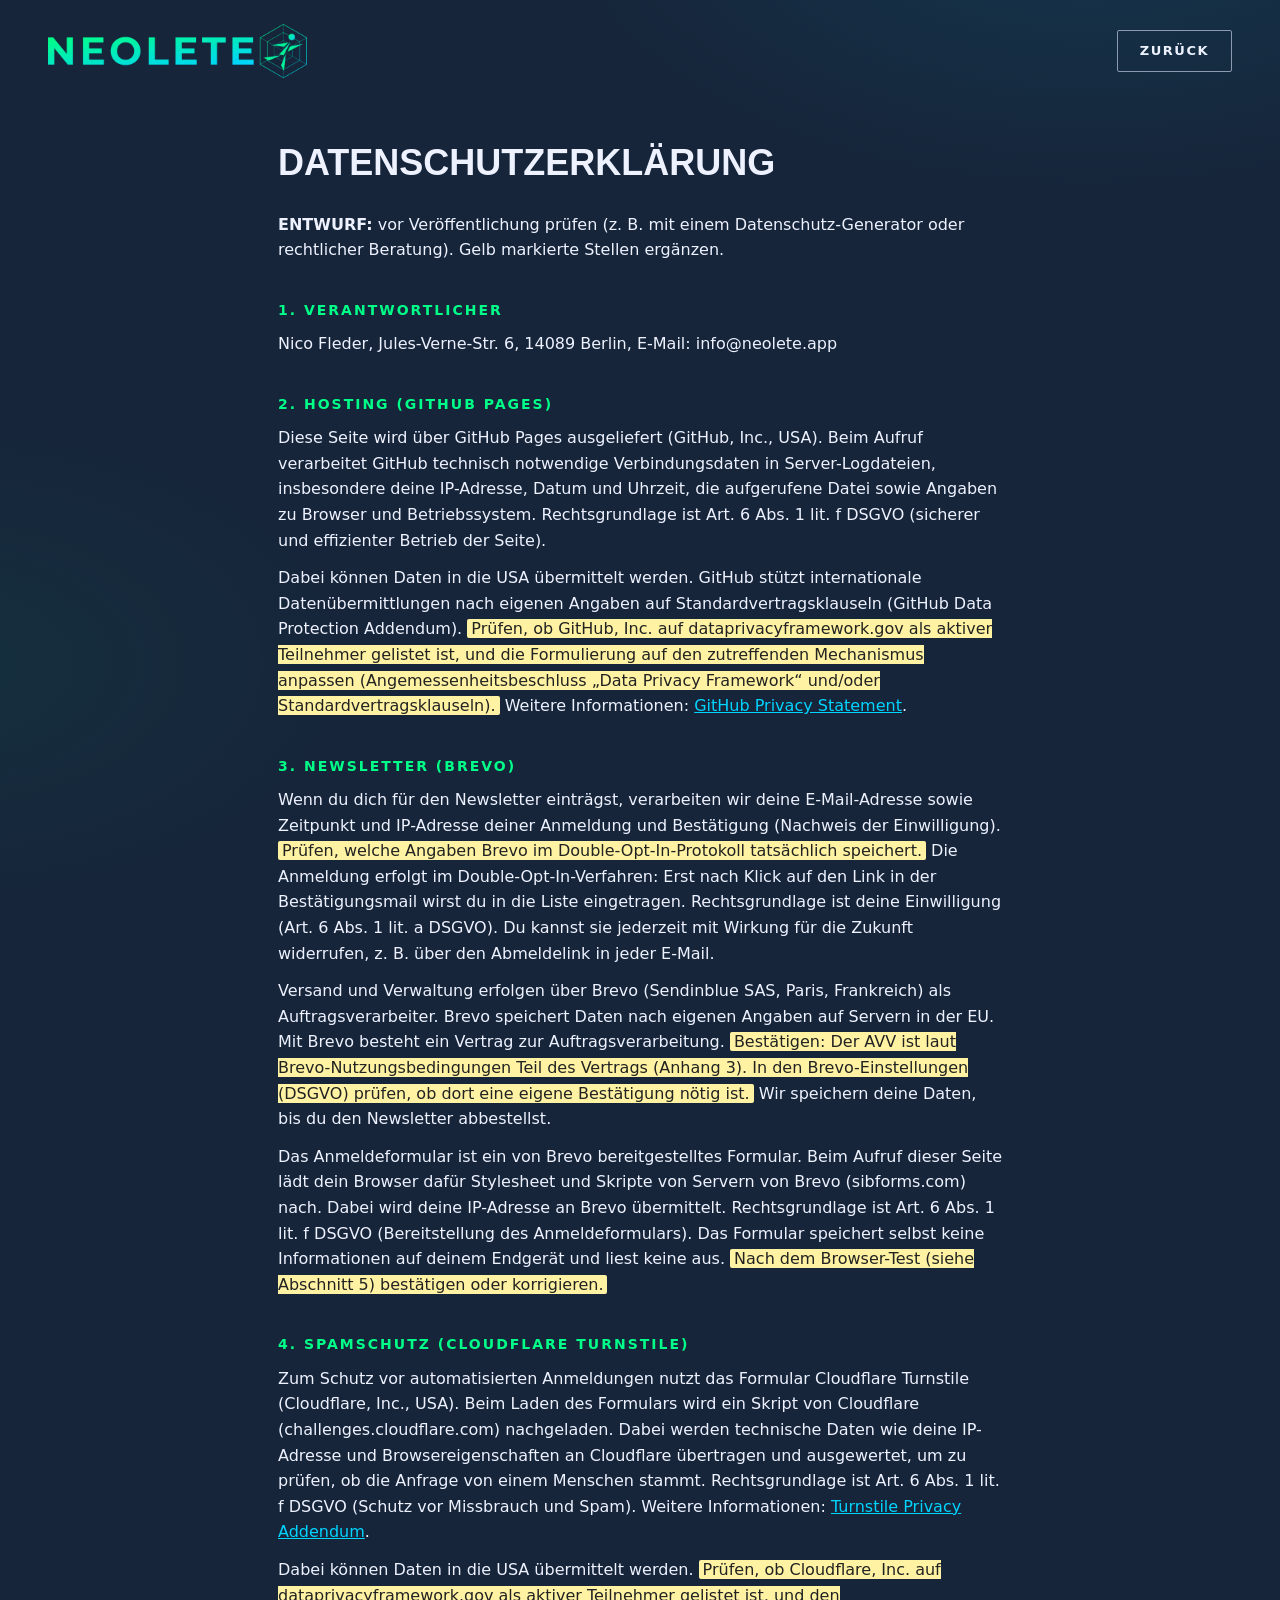
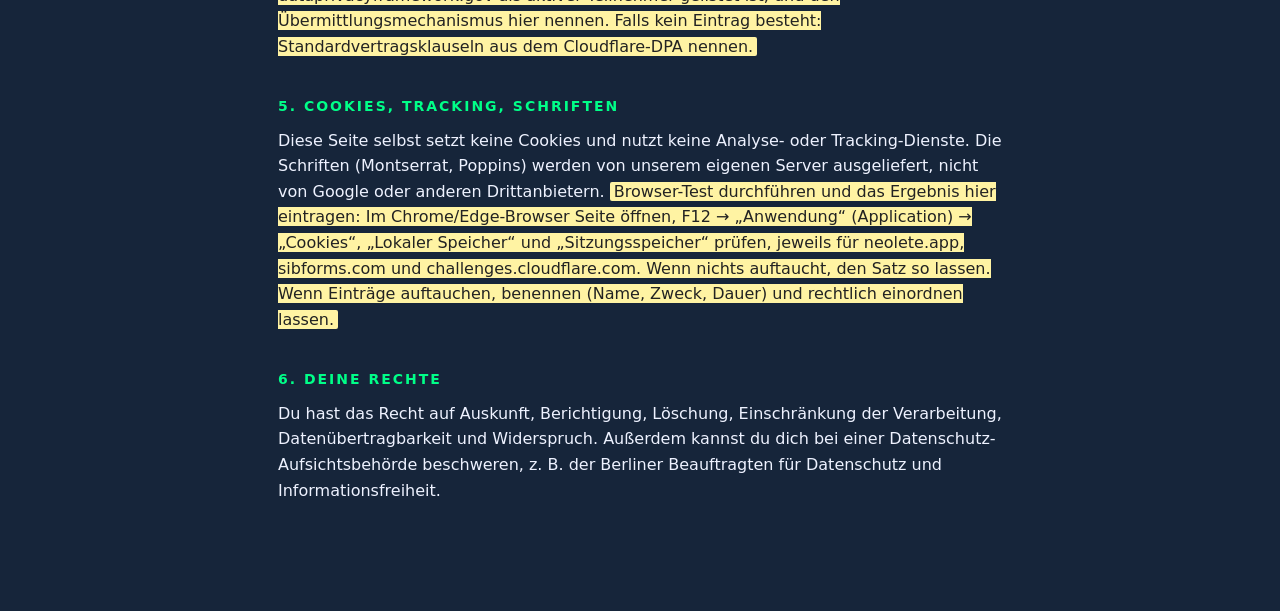
==== datenschutz.html @ 00f1e807 "Add files via upload" ====
<!DOCTYPE html>
<html lang="de"><head>
<meta charset="utf-8"><meta name="viewport" content="width=device-width, initial-scale=1">
<title>Datenschutz – NEOLETE</title><meta name="robots" content="noindex">
<link rel="icon" type="image/png" href="favicon.png">
<link rel="apple-touch-icon" href="apple-touch-icon.png">
<link rel="stylesheet" href="style.css"></head>
<body>
<nav>
  <a class="logo" href="index.html" aria-label="NEOLETE Startseite"><img src="logo-neolete.png" alt="NEOLETE" width="259" height="54"></a>
  <a class="nav-cta" href="index.html">Zurück</a>
</nav>
<main><section class="legal">
<h1>Datenschutzerklärung</h1>
<p><strong>ENTWURF:</strong> vor Veröffentlichung prüfen (z. B. mit einem Datenschutz-Generator oder rechtlicher Beratung). Gelb markierte Stellen ergänzen.</p>

<h2>1. Verantwortlicher</h2>
<p>Nico Fleder, Jules-Verne-Str. 6, 14089 Berlin, E-Mail: info@neolete.app</p>

<h2>2. Hosting (GitHub Pages)</h2>
<p>Diese Seite wird über GitHub Pages ausgeliefert (GitHub, Inc., USA). Beim Aufruf verarbeitet GitHub technisch notwendige Verbindungsdaten in Server-Logdateien, insbesondere deine IP-Adresse, Datum und Uhrzeit, die aufgerufene Datei sowie Angaben zu Browser und Betriebssystem. Rechtsgrundlage ist Art. 6 Abs. 1 lit. f DSGVO (sicherer und effizienter Betrieb der Seite).</p>
<p>Dabei können Daten in die USA übermittelt werden. GitHub stützt internationale Datenübermittlungen nach eigenen Angaben auf Standardvertragsklauseln (GitHub Data Protection Addendum). <span class="todo">Prüfen, ob GitHub, Inc. auf dataprivacyframework.gov als aktiver Teilnehmer gelistet ist, und die Formulierung auf den zutreffenden Mechanismus anpassen (Angemessenheitsbeschluss „Data Privacy Framework“ und/oder Standardvertragsklauseln).</span> Weitere Informationen: <a href="https://docs.github.com/en/site-policy/privacy-policies/github-privacy-statement" target="_blank" rel="noopener">GitHub Privacy Statement</a>.</p>

<h2>3. Newsletter (Brevo)</h2>
<p>Wenn du dich für den Newsletter einträgst, verarbeiten wir deine E-Mail-Adresse sowie Zeitpunkt und IP-Adresse deiner Anmeldung und Bestätigung (Nachweis der Einwilligung). <span class="todo">Prüfen, welche Angaben Brevo im Double-Opt-In-Protokoll tatsächlich speichert.</span> Die Anmeldung erfolgt im Double-Opt-In-Verfahren: Erst nach Klick auf den Link in der Bestätigungsmail wirst du in die Liste eingetragen. Rechtsgrundlage ist deine Einwilligung (Art. 6 Abs. 1 lit. a DSGVO). Du kannst sie jederzeit mit Wirkung für die Zukunft widerrufen, z. B. über den Abmeldelink in jeder E-Mail.</p>
<p>Versand und Verwaltung erfolgen über Brevo (Sendinblue SAS, Paris, Frankreich) als Auftragsverarbeiter. Brevo speichert Daten nach eigenen Angaben auf Servern in der EU. Mit Brevo besteht ein Vertrag zur Auftragsverarbeitung. <span class="todo">Bestätigen: Der AVV ist laut Brevo-Nutzungsbedingungen Teil des Vertrags (Anhang 3). In den Brevo-Einstellungen (DSGVO) prüfen, ob dort eine eigene Bestätigung nötig ist.</span> Wir speichern deine Daten, bis du den Newsletter abbestellst.</p>
<p>Das Anmeldeformular ist ein von Brevo bereitgestelltes Formular. Beim Aufruf dieser Seite lädt dein Browser dafür Stylesheet und Skripte von Servern von Brevo (sibforms.com) nach. Dabei wird deine IP-Adresse an Brevo übermittelt. Rechtsgrundlage ist Art. 6 Abs. 1 lit. f DSGVO (Bereitstellung des Anmeldeformulars). Das Formular speichert selbst keine Informationen auf deinem Endgerät und liest keine aus. <span class="todo">Nach dem Browser-Test (siehe Abschnitt 5) bestätigen oder korrigieren.</span></p>

<h2>4. Spamschutz (Cloudflare Turnstile)</h2>
<p>Zum Schutz vor automatisierten Anmeldungen nutzt das Formular Cloudflare Turnstile (Cloudflare, Inc., USA). Beim Laden des Formulars wird ein Skript von Cloudflare (challenges.cloudflare.com) nachgeladen. Dabei werden technische Daten wie deine IP-Adresse und Browsereigenschaften an Cloudflare übertragen und ausgewertet, um zu prüfen, ob die Anfrage von einem Menschen stammt. Rechtsgrundlage ist Art. 6 Abs. 1 lit. f DSGVO (Schutz vor Missbrauch und Spam). Weitere Informationen: <a href="https://www.cloudflare.com/turnstile-privacy-policy/" target="_blank" rel="noopener">Turnstile Privacy Addendum</a>.</p>
<p>Dabei können Daten in die USA übermittelt werden. <span class="todo">Prüfen, ob Cloudflare, Inc. auf dataprivacyframework.gov als aktiver Teilnehmer gelistet ist, und den Übermittlungsmechanismus hier nennen. Falls kein Eintrag besteht: Standardvertragsklauseln aus dem Cloudflare-DPA nennen.</span></p>

<h2>5. Cookies, Tracking, Schriften</h2>
<p>Diese Seite selbst setzt keine Cookies und nutzt keine Analyse- oder Tracking-Dienste. Die Schriften (Montserrat, Poppins) werden von unserem eigenen Server ausgeliefert, nicht von Google oder anderen Drittanbietern. <span class="todo">Browser-Test durchführen und das Ergebnis hier eintragen: Im Chrome/Edge-Browser Seite öffnen, F12 → „Anwendung“ (Application) → „Cookies“, „Lokaler Speicher“ und „Sitzungsspeicher“ prüfen, jeweils für neolete.app, sibforms.com und challenges.cloudflare.com. Wenn nichts auftaucht, den Satz so lassen. Wenn Einträge auftauchen, benennen (Name, Zweck, Dauer) und rechtlich einordnen lassen.</span></p>

<h2>6. Deine Rechte</h2>
<p>Du hast das Recht auf Auskunft, Berichtigung, Löschung, Einschränkung der Verarbeitung, Datenübertragbarkeit und Widerspruch. Außerdem kannst du dich bei einer Datenschutz-Aufsichtsbehörde beschweren, z. B. der Berliner Beauftragten für Datenschutz und Informationsfreiheit.</p>
</section></main>
</body></html>
---- style.css ----
/* NEOLETE – Marken-CSS (Navy #16253A, Verlauf Grün→Blau, Montserrat + Poppins) */
@font-face{font-family:"Poppins";font-weight:400;font-style:normal;font-display:swap;src:url(fonts/poppins-latin-400-normal.woff2) format("woff2")}
@font-face{font-family:"Poppins";font-weight:500;font-style:normal;font-display:swap;src:url(fonts/poppins-latin-500-normal.woff2) format("woff2")}
@font-face{font-family:"Poppins";font-weight:600;font-style:normal;font-display:swap;src:url(fonts/poppins-latin-600-normal.woff2) format("woff2")}
@font-face{font-family:"Montserrat";font-weight:700;font-style:normal;font-display:swap;src:url(fonts/montserrat-latin-700-normal.woff2) format("woff2")}
@font-face{font-family:"Montserrat";font-weight:800;font-style:normal;font-display:swap;src:url(fonts/montserrat-latin-800-normal.woff2) format("woff2")}

:root{
  --navy:#16253A; --navy-2:#1c3050;
  --green:#00ff88; --blue:#00d4ff;
  --off:#eef2ff; --off-dim:#8b9ab0;
  --line:rgba(238,242,255,.12);
  --grad:linear-gradient(135deg,#00ff88,#00d4ff);
  --body:"Poppins",system-ui,-apple-system,"Segoe UI",Roboto,Arial,sans-serif;
  --head:"Montserrat","Poppins",Arial,sans-serif;
}
*{box-sizing:border-box;margin:0}
html{scroll-behavior:smooth}
body{background:var(--navy);color:var(--off);font-family:var(--body);line-height:1.6;-webkit-font-smoothing:antialiased;
  background-image:radial-gradient(900px 500px at 85% -5%,rgba(0,212,255,.10),transparent 60%),radial-gradient(700px 400px at -5% 30%,rgba(0,255,136,.05),transparent 60%);
  background-repeat:no-repeat}
a{color:var(--blue)}
a:focus-visible,button:focus-visible,input:focus-visible{outline:3px solid var(--blue);outline-offset:3px}

/* NAV */
nav{display:flex;justify-content:space-between;align-items:center;max-width:1280px;margin:0 auto;padding:24px 48px}
.logo{display:flex;align-items:center;text-decoration:none}
.logo img{height:54px;width:auto;display:block}
.nav-cta{color:var(--off);border:1px solid var(--off-dim);padding:10px 22px;font-size:13px;font-weight:600;letter-spacing:1.5px;text-transform:uppercase;border-radius:2px;text-decoration:none;transition:all .25s}
.nav-cta:hover{background:var(--green);border-color:var(--green);color:var(--navy)}

section{max-width:1280px;margin:0 auto;padding:0 48px}
.eyebrow{color:var(--green);font-size:14px;letter-spacing:4px;text-transform:uppercase;font-weight:600;margin-bottom:18px}

/* HERO */
.hero{display:grid;grid-template-columns:1.1fr .9fr;gap:60px;align-items:center;padding-top:64px;padding-bottom:56px}
.hero h1{font-family:var(--head);font-size:clamp(34px,5.2vw,68px);line-height:1.04;font-weight:800;letter-spacing:-.5px;text-transform:uppercase;color:var(--off)}
.hero h1 .accent{display:block;background:var(--grad);-webkit-background-clip:text;background-clip:text;color:transparent}
.hero-sub{margin-top:28px;font-size:18px;line-height:1.6;color:var(--off-dim);max-width:480px}
.launch{margin-top:22px;font-weight:700;letter-spacing:2px;text-transform:uppercase;font-size:14px;color:var(--green)}

/* Anmelde-Karte */
.signup{background:#fff;color:var(--navy);border-radius:4px;padding:32px;box-shadow:0 0 0 1px var(--line),0 24px 60px rgba(0,0,0,.4)}
.signup h2{font-family:var(--head);font-weight:800;text-transform:uppercase;font-size:24px;line-height:1.15;margin-bottom:8px;color:var(--navy)}
.signup .sub{color:#4a5a73;font-size:16px;margin-bottom:20px}
.signup .fine{margin-top:16px;font-size:13px;color:#4a5a73}
.signup .fine a{color:var(--navy)}

/* Readouts */
.readouts{display:flex;border:1px solid var(--line);border-radius:4px;background:rgba(28,48,80,.45);margin-bottom:96px}
.readout{flex:1;padding:22px 26px;border-right:1px solid var(--line)}
.readout:last-child{border-right:0}
.readout .num{font-family:var(--head);font-size:24px;font-weight:800;text-transform:uppercase;line-height:1.1;background:var(--grad);-webkit-background-clip:text;background-clip:text;color:transparent}
.readout .lbl{font-size:14px;color:var(--off-dim);margin-top:4px}

/* Features */
.features h2{font-family:var(--head);font-weight:800;text-transform:uppercase;font-size:clamp(28px,3.6vw,40px);line-height:1.1;margin-bottom:32px}
.grid{display:grid;grid-template-columns:repeat(3,1fr);gap:20px;margin-bottom:110px}
.card{background:var(--navy-2);border:1px solid var(--line);border-radius:4px;padding:28px}
.card h3{font-size:13px;letter-spacing:2px;text-transform:uppercase;color:var(--green);margin-bottom:12px}
.card p{color:var(--off);font-size:16px}

footer{border-top:1px solid var(--line);width:calc(100% - 96px);max-width:1184px;margin:0 auto;padding:36px 0 48px;display:flex;justify-content:space-between;gap:20px;flex-wrap:wrap;color:var(--off-dim);font-size:14px}
footer a{color:var(--off-dim)}

/* Rechtstexte */
.legal{max-width:820px;padding-top:32px;padding-bottom:96px}
.legal h1{font-family:var(--head);font-weight:800;text-transform:uppercase;font-size:36px;margin-bottom:20px}
.legal h2{font-size:14px;letter-spacing:2px;text-transform:uppercase;color:var(--green);margin:36px 0 10px}
.legal p{margin-bottom:12px}
.todo{background:#fff3a3;color:#222;padding:0 4px;border-radius:2px}

@media(max-width:900px){
  nav{padding:18px 22px}
  .logo img{height:40px}
  section{padding:0 24px}
  .hero{grid-template-columns:1fr;gap:40px;padding-top:32px}
  .readouts{display:grid;grid-template-columns:1fr 1fr;margin-bottom:64px}
  .readout{border-bottom:1px solid var(--line);padding:18px 18px}
  .readout:nth-child(2n){border-right:0}
  .readout:nth-child(n+3){border-bottom:0}
  .readout .num{font-size:20px}
  .grid{grid-template-columns:1fr;margin-bottom:72px}
  footer{width:calc(100% - 48px);padding:28px 0 40px}
}
@media(prefers-reduced-motion:reduce){html{scroll-behavior:auto}}

/* ===== Brevo-Formular in der Anmelde-Karte ===== */
.signup .sib-form{background:transparent!important;padding:0!important;margin:0!important;text-align:left!important;font-family:var(--body)!important;background-attachment:scroll!important}
.signup .sib-form *{font-family:var(--body)}
.signup #sib-container{background:transparent!important;border:0!important;padding:0!important;margin:0!important;max-width:100%!important;display:block!important;width:100%}
.signup .blk{padding:8px 0}
.signup .sib-form-block{padding:0!important}
.signup .entry__label{font-size:15px;font-weight:600;color:var(--navy);margin-bottom:6px}
.signup .entry__field{display:flex;width:100%;max-width:100%;border:1px solid #9aa8bd;border-radius:4px;background:#fff}
.signup .entry__field .input{flex:1;width:auto;font-size:16px;color:var(--navy);padding-left:12px;padding-right:12px}
.signup .entry__field:focus-within{box-shadow:0 0 0 3px rgba(0,212,255,.35);border-color:#00a3c4}
.signup .sib-form ::placeholder{color:#6b7a90!important;opacity:1}
.signup .entry__specification{font-size:13px;color:#4a5a73;margin-top:8px}
.signup .entry__error{font-size:14px;color:#b3261e}
.signup .entry__choice{padding-left:0;text-indent:0;font-size:15px;color:var(--navy)}
.signup .entry__choice label{display:flex!important;gap:10px;align-items:flex-start;cursor:pointer}
.signup .entry__choice .checkbox{flex:0 0 auto;width:20px;height:20px;margin-top:2px;border:2px solid #4a5a73}
.signup .entry__choice .optin-text p{margin:0;line-height:1.45}
.signup .input_replaced:checked+.checkbox_tick_positive{background:#00c46a;border-color:#00c46a}
.signup .input_replaced:focus-visible+.checkbox{box-shadow:0 0 0 3px rgba(0,212,255,.5)}
.signup .sib-form__declaration{padding:0!important;display:block}
.signup .declaration-text p{font-size:13px;line-height:1.5;color:#4a5a73}
.signup .sib-form-container a{color:var(--navy)!important;text-decoration:underline}
.signup .sib-form-block__button{width:100%;text-align:center;font-size:15px;font-weight:700;letter-spacing:1.5px;text-transform:uppercase;color:var(--navy);background:var(--green);border:0;border-radius:2px;padding:14px 18px;cursor:pointer;transition:filter .2s,transform .2s}
.signup .sib-form-block__button:hover{filter:brightness(.94);transform:translateY(-1px)}
.signup .sib-form-message-panel{max-width:100%;margin-bottom:16px}
.signup .sib-notification__icon{width:20px;height:20px}
@media(max-width:480px){.signup{padding:22px 18px}}
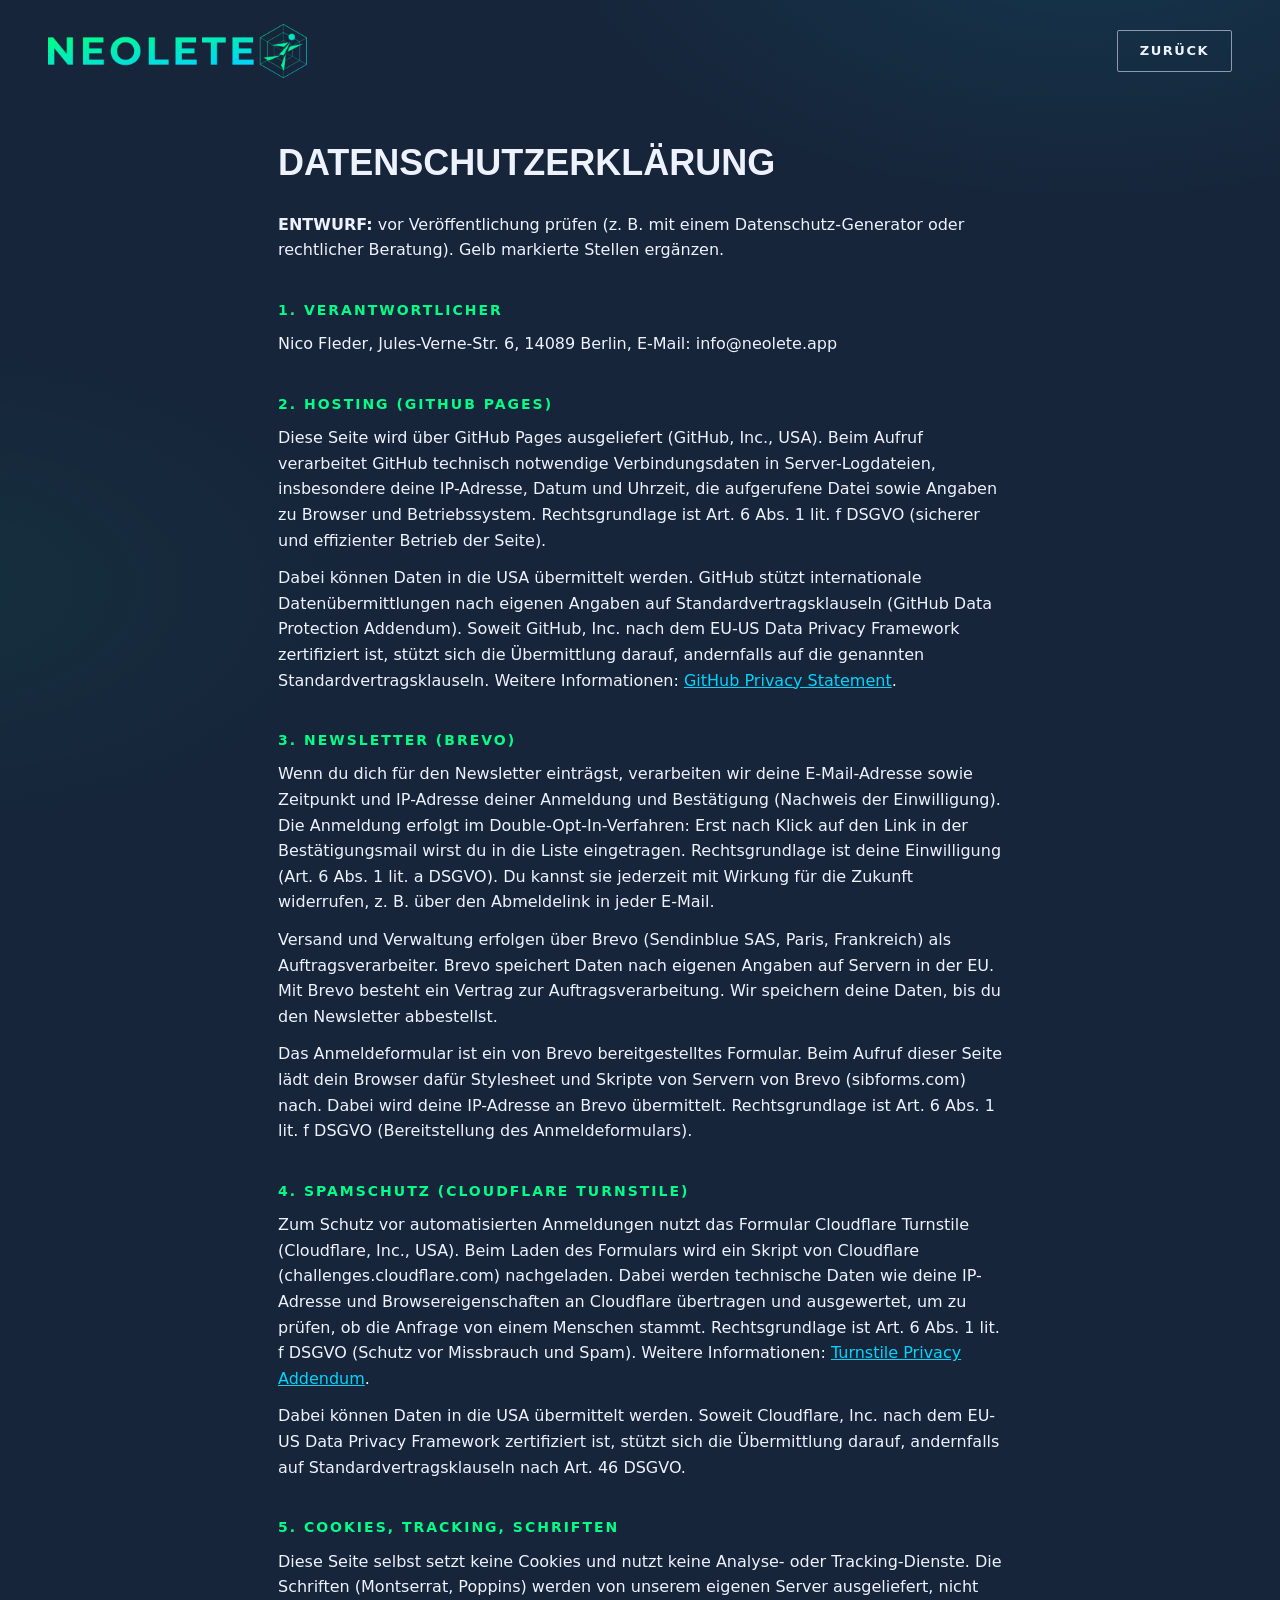
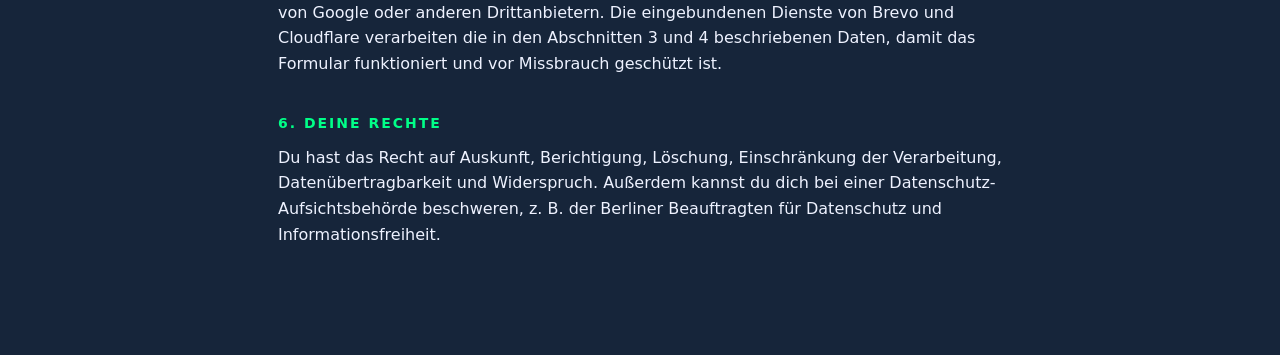
==== commit af0834e6: "Add files via upload" ====
--- a/datenschutz.html
+++ b/datenschutz.html
@@ -19,19 +19,19 @@
 
 <h2>2. Hosting (GitHub Pages)</h2>
 <p>Diese Seite wird über GitHub Pages ausgeliefert (GitHub, Inc., USA). Beim Aufruf verarbeitet GitHub technisch notwendige Verbindungsdaten in Server-Logdateien, insbesondere deine IP-Adresse, Datum und Uhrzeit, die aufgerufene Datei sowie Angaben zu Browser und Betriebssystem. Rechtsgrundlage ist Art. 6 Abs. 1 lit. f DSGVO (sicherer und effizienter Betrieb der Seite).</p>
-<p>Dabei können Daten in die USA übermittelt werden. GitHub stützt internationale Datenübermittlungen nach eigenen Angaben auf Standardvertragsklauseln (GitHub Data Protection Addendum). <span class="todo">Prüfen, ob GitHub, Inc. auf dataprivacyframework.gov als aktiver Teilnehmer gelistet ist, und die Formulierung auf den zutreffenden Mechanismus anpassen (Angemessenheitsbeschluss „Data Privacy Framework“ und/oder Standardvertragsklauseln).</span> Weitere Informationen: <a href="https://docs.github.com/en/site-policy/privacy-policies/github-privacy-statement" target="_blank" rel="noopener">GitHub Privacy Statement</a>.</p>
+<p>Dabei können Daten in die USA übermittelt werden. GitHub stützt internationale Datenübermittlungen nach eigenen Angaben auf Standardvertragsklauseln (GitHub Data Protection Addendum). Soweit GitHub, Inc. nach dem EU-US Data Privacy Framework zertifiziert ist, stützt sich die Übermittlung darauf, andernfalls auf die genannten Standardvertragsklauseln. Weitere Informationen: <a href="https://docs.github.com/en/site-policy/privacy-policies/github-privacy-statement" target="_blank" rel="noopener">GitHub Privacy Statement</a>.</p>
 
 <h2>3. Newsletter (Brevo)</h2>
-<p>Wenn du dich für den Newsletter einträgst, verarbeiten wir deine E-Mail-Adresse sowie Zeitpunkt und IP-Adresse deiner Anmeldung und Bestätigung (Nachweis der Einwilligung). <span class="todo">Prüfen, welche Angaben Brevo im Double-Opt-In-Protokoll tatsächlich speichert.</span> Die Anmeldung erfolgt im Double-Opt-In-Verfahren: Erst nach Klick auf den Link in der Bestätigungsmail wirst du in die Liste eingetragen. Rechtsgrundlage ist deine Einwilligung (Art. 6 Abs. 1 lit. a DSGVO). Du kannst sie jederzeit mit Wirkung für die Zukunft widerrufen, z. B. über den Abmeldelink in jeder E-Mail.</p>
-<p>Versand und Verwaltung erfolgen über Brevo (Sendinblue SAS, Paris, Frankreich) als Auftragsverarbeiter. Brevo speichert Daten nach eigenen Angaben auf Servern in der EU. Mit Brevo besteht ein Vertrag zur Auftragsverarbeitung. <span class="todo">Bestätigen: Der AVV ist laut Brevo-Nutzungsbedingungen Teil des Vertrags (Anhang 3). In den Brevo-Einstellungen (DSGVO) prüfen, ob dort eine eigene Bestätigung nötig ist.</span> Wir speichern deine Daten, bis du den Newsletter abbestellst.</p>
-<p>Das Anmeldeformular ist ein von Brevo bereitgestelltes Formular. Beim Aufruf dieser Seite lädt dein Browser dafür Stylesheet und Skripte von Servern von Brevo (sibforms.com) nach. Dabei wird deine IP-Adresse an Brevo übermittelt. Rechtsgrundlage ist Art. 6 Abs. 1 lit. f DSGVO (Bereitstellung des Anmeldeformulars). Das Formular speichert selbst keine Informationen auf deinem Endgerät und liest keine aus. <span class="todo">Nach dem Browser-Test (siehe Abschnitt 5) bestätigen oder korrigieren.</span></p>
+<p>Wenn du dich für den Newsletter einträgst, verarbeiten wir deine E-Mail-Adresse sowie Zeitpunkt und IP-Adresse deiner Anmeldung und Bestätigung (Nachweis der Einwilligung). Die Anmeldung erfolgt im Double-Opt-In-Verfahren: Erst nach Klick auf den Link in der Bestätigungsmail wirst du in die Liste eingetragen. Rechtsgrundlage ist deine Einwilligung (Art. 6 Abs. 1 lit. a DSGVO). Du kannst sie jederzeit mit Wirkung für die Zukunft widerrufen, z. B. über den Abmeldelink in jeder E-Mail.</p>
+<p>Versand und Verwaltung erfolgen über Brevo (Sendinblue SAS, Paris, Frankreich) als Auftragsverarbeiter. Brevo speichert Daten nach eigenen Angaben auf Servern in der EU. Mit Brevo besteht ein Vertrag zur Auftragsverarbeitung. Wir speichern deine Daten, bis du den Newsletter abbestellst.</p>
+<p>Das Anmeldeformular ist ein von Brevo bereitgestelltes Formular. Beim Aufruf dieser Seite lädt dein Browser dafür Stylesheet und Skripte von Servern von Brevo (sibforms.com) nach. Dabei wird deine IP-Adresse an Brevo übermittelt. Rechtsgrundlage ist Art. 6 Abs. 1 lit. f DSGVO (Bereitstellung des Anmeldeformulars).</p>
 
 <h2>4. Spamschutz (Cloudflare Turnstile)</h2>
 <p>Zum Schutz vor automatisierten Anmeldungen nutzt das Formular Cloudflare Turnstile (Cloudflare, Inc., USA). Beim Laden des Formulars wird ein Skript von Cloudflare (challenges.cloudflare.com) nachgeladen. Dabei werden technische Daten wie deine IP-Adresse und Browsereigenschaften an Cloudflare übertragen und ausgewertet, um zu prüfen, ob die Anfrage von einem Menschen stammt. Rechtsgrundlage ist Art. 6 Abs. 1 lit. f DSGVO (Schutz vor Missbrauch und Spam). Weitere Informationen: <a href="https://www.cloudflare.com/turnstile-privacy-policy/" target="_blank" rel="noopener">Turnstile Privacy Addendum</a>.</p>
-<p>Dabei können Daten in die USA übermittelt werden. <span class="todo">Prüfen, ob Cloudflare, Inc. auf dataprivacyframework.gov als aktiver Teilnehmer gelistet ist, und den Übermittlungsmechanismus hier nennen. Falls kein Eintrag besteht: Standardvertragsklauseln aus dem Cloudflare-DPA nennen.</span></p>
+<p>Dabei können Daten in die USA übermittelt werden. Soweit Cloudflare, Inc. nach dem EU-US Data Privacy Framework zertifiziert ist, stützt sich die Übermittlung darauf, andernfalls auf Standardvertragsklauseln nach Art. 46 DSGVO.</p>
 
 <h2>5. Cookies, Tracking, Schriften</h2>
-<p>Diese Seite selbst setzt keine Cookies und nutzt keine Analyse- oder Tracking-Dienste. Die Schriften (Montserrat, Poppins) werden von unserem eigenen Server ausgeliefert, nicht von Google oder anderen Drittanbietern. <span class="todo">Browser-Test durchführen und das Ergebnis hier eintragen: Im Chrome/Edge-Browser Seite öffnen, F12 → „Anwendung“ (Application) → „Cookies“, „Lokaler Speicher“ und „Sitzungsspeicher“ prüfen, jeweils für neolete.app, sibforms.com und challenges.cloudflare.com. Wenn nichts auftaucht, den Satz so lassen. Wenn Einträge auftauchen, benennen (Name, Zweck, Dauer) und rechtlich einordnen lassen.</span></p>
+<p>Diese Seite selbst setzt keine Cookies und nutzt keine Analyse- oder Tracking-Dienste. Die Schriften (Montserrat, Poppins) werden von unserem eigenen Server ausgeliefert, nicht von Google oder anderen Drittanbietern. Die eingebundenen Dienste von Brevo und Cloudflare verarbeiten die in den Abschnitten 3 und 4 beschriebenen Daten, damit das Formular funktioniert und vor Missbrauch geschützt ist.</p>
 
 <h2>6. Deine Rechte</h2>
 <p>Du hast das Recht auf Auskunft, Berichtigung, Löschung, Einschränkung der Verarbeitung, Datenübertragbarkeit und Widerspruch. Außerdem kannst du dich bei einer Datenschutz-Aufsichtsbehörde beschweren, z. B. der Berliner Beauftragten für Datenschutz und Informationsfreiheit.</p>
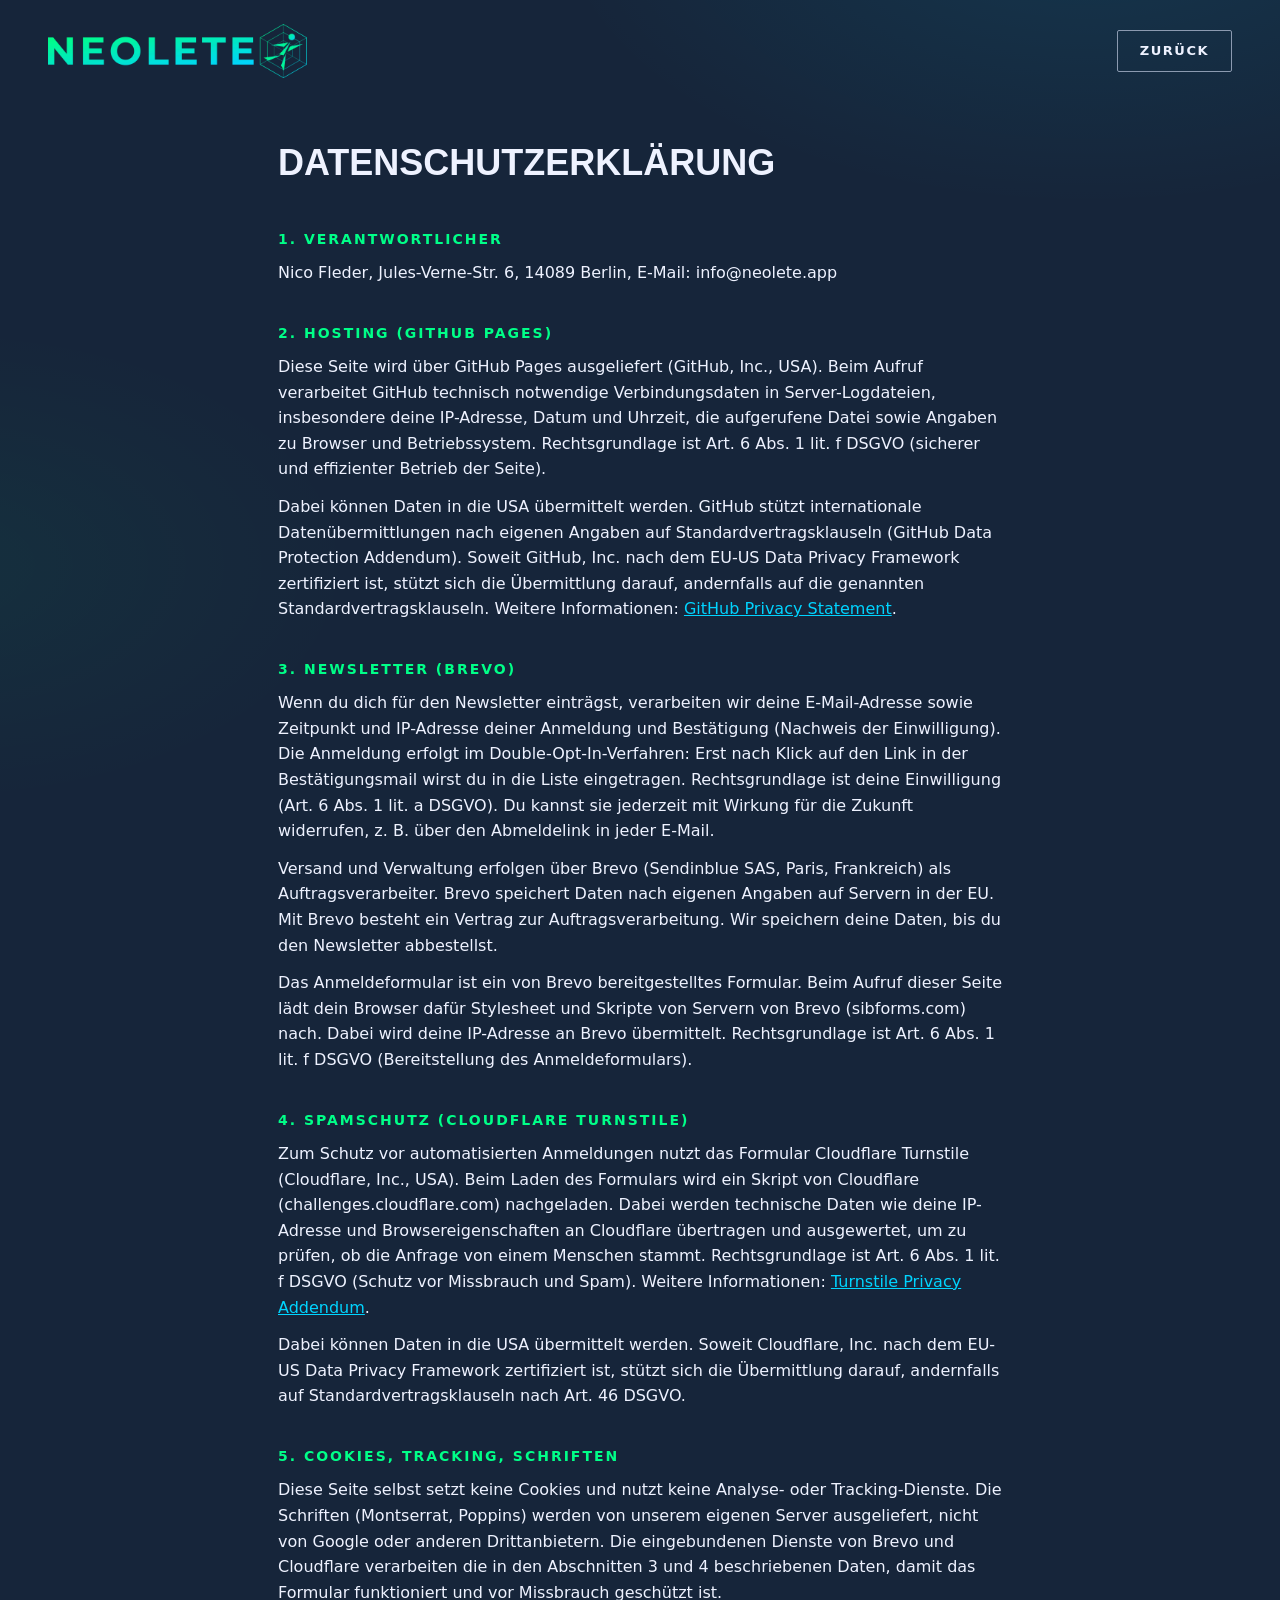
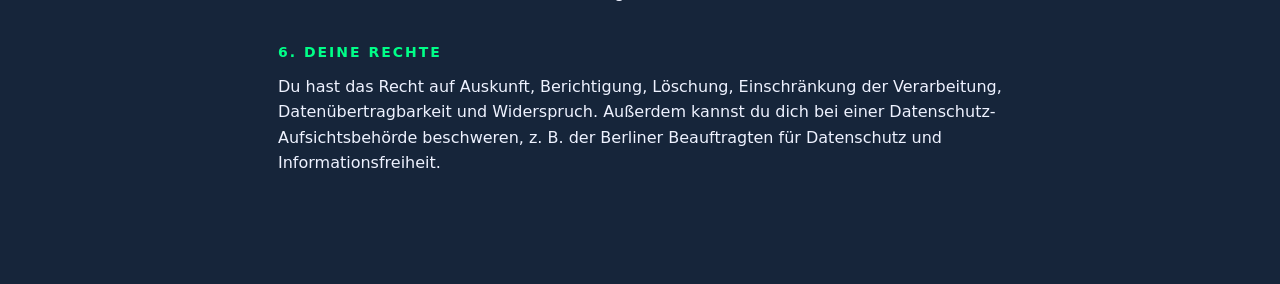
==== commit 78ed3494: "Add files via upload" ====
--- a/datenschutz.html
+++ b/datenschutz.html
@@ -12,8 +12,6 @@
 </nav>
 <main><section class="legal">
 <h1>Datenschutzerklärung</h1>
-<p><strong>ENTWURF:</strong> vor Veröffentlichung prüfen (z. B. mit einem Datenschutz-Generator oder rechtlicher Beratung). Gelb markierte Stellen ergänzen.</p>
-
 <h2>1. Verantwortlicher</h2>
 <p>Nico Fleder, Jules-Verne-Str. 6, 14089 Berlin, E-Mail: info@neolete.app</p>
 
--- a/style.css
+++ b/style.css
@@ -34,7 +34,7 @@
 
 /* HERO */
 .hero{display:grid;grid-template-columns:1.1fr .9fr;gap:60px;align-items:center;padding-top:64px;padding-bottom:56px}
-.hero h1{font-family:var(--head);font-size:clamp(34px,5.2vw,68px);line-height:1.04;font-weight:800;letter-spacing:-.5px;text-transform:uppercase;color:var(--off)}
+.hero h1{font-family:var(--head);font-size:clamp(30px,4.3vw,54px);line-height:1.06;font-weight:800;letter-spacing:-.5px;text-transform:uppercase;color:var(--off);overflow-wrap:anywhere}
 .hero h1 .accent{display:block;background:var(--grad);-webkit-background-clip:text;background-clip:text;color:transparent}
 .hero-sub{margin-top:28px;font-size:18px;line-height:1.6;color:var(--off-dim);max-width:480px}
 .launch{margin-top:22px;font-weight:700;letter-spacing:2px;text-transform:uppercase;font-size:14px;color:var(--green)}
@@ -112,3 +112,36 @@
 .signup .sib-form-message-panel{max-width:100%;margin-bottom:16px}
 .signup .sib-notification__icon{width:20px;height:20px}
 @media(max-width:480px){.signup{padding:22px 18px}}
+
+/* ===== Bestätigungsseite ===== */
+.thanks{padding-top:72px;padding-bottom:120px;max-width:1280px}
+.thanks h1{font-family:var(--head);font-size:clamp(34px,5.2vw,68px);line-height:1.04;font-weight:800;letter-spacing:-.5px;text-transform:uppercase;margin-bottom:8px}
+.thanks h1 .accent{display:block;background:var(--grad);-webkit-background-clip:text;background-clip:text;color:transparent}
+.thanks .hero-sub{margin-top:20px}
+.thanks p:last-child{margin-top:36px}
+
+/* ===== Inhalte (SEO-Überarbeitung) ===== */
+.grid.grid-2{grid-template-columns:repeat(2,1fr);margin-bottom:80px}
+.card h3{font-size:15px;letter-spacing:1px;margin-bottom:10px}
+.steps{list-style:none;padding:0;display:grid;grid-template-columns:repeat(3,1fr);gap:20px;counter-reset:s;margin-bottom:80px}
+.steps li{background:var(--navy-2);border:1px solid var(--line);border-radius:4px;padding:28px;counter-increment:s}
+.steps li::before{content:counter(s);font-family:var(--head);font-weight:800;font-size:34px;background:var(--grad);-webkit-background-clip:text;background-clip:text;color:transparent;display:block;margin-bottom:6px}
+.steps h3{font-size:15px;letter-spacing:2px;text-transform:uppercase;color:var(--green);margin-bottom:10px}
+.faq{margin-bottom:80px;max-width:820px}
+.faq details{border-bottom:1px solid var(--line);padding:18px 0}
+.faq summary{cursor:pointer;font-weight:600;font-size:17px;list-style:none;display:flex;justify-content:space-between;gap:16px}
+.faq summary::-webkit-details-marker{display:none}
+.faq summary::after{content:"+";color:var(--green);font-size:24px;line-height:1}
+.faq details[open] summary::after{content:"–"}
+.faq details p{margin-top:12px;color:var(--off-dim);font-size:16px}
+.cta-band{background:var(--navy-2);border:1px solid var(--line);border-radius:4px;padding:48px 32px;text-align:center;margin-bottom:110px}
+.cta-band h2{margin-bottom:12px}
+.cta-band p{color:var(--off-dim);margin-bottom:28px}
+.cta-btn{display:inline-block;background:var(--green);color:var(--navy);font-weight:700;letter-spacing:1.5px;text-transform:uppercase;font-size:14px;padding:14px 28px;border-radius:2px;text-decoration:none}
+.cta-btn:hover{filter:brightness(.94)}
+@media(max-width:900px){
+  .grid.grid-2{grid-template-columns:1fr;margin-bottom:56px}
+  .steps{grid-template-columns:1fr;margin-bottom:56px}
+  .faq{margin-bottom:56px}
+  .cta-band{margin-bottom:72px;padding:36px 20px}
+}
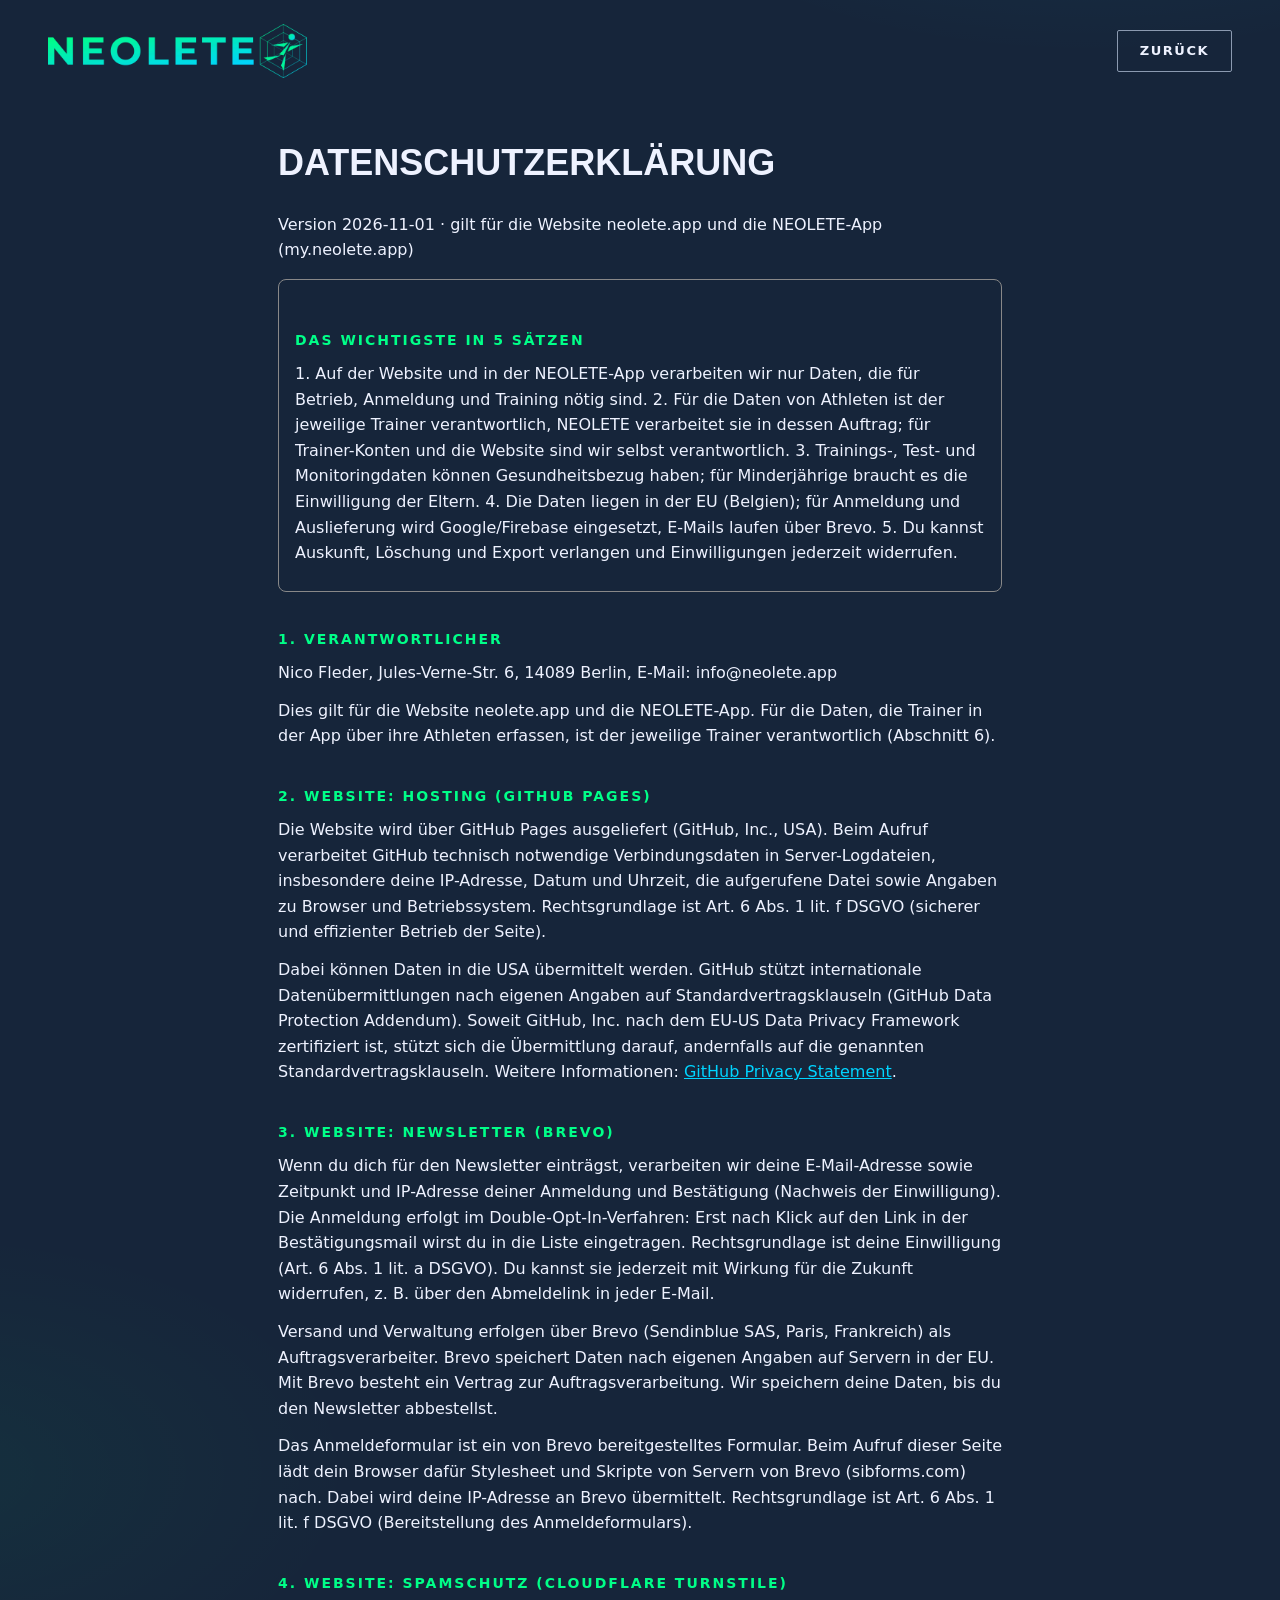
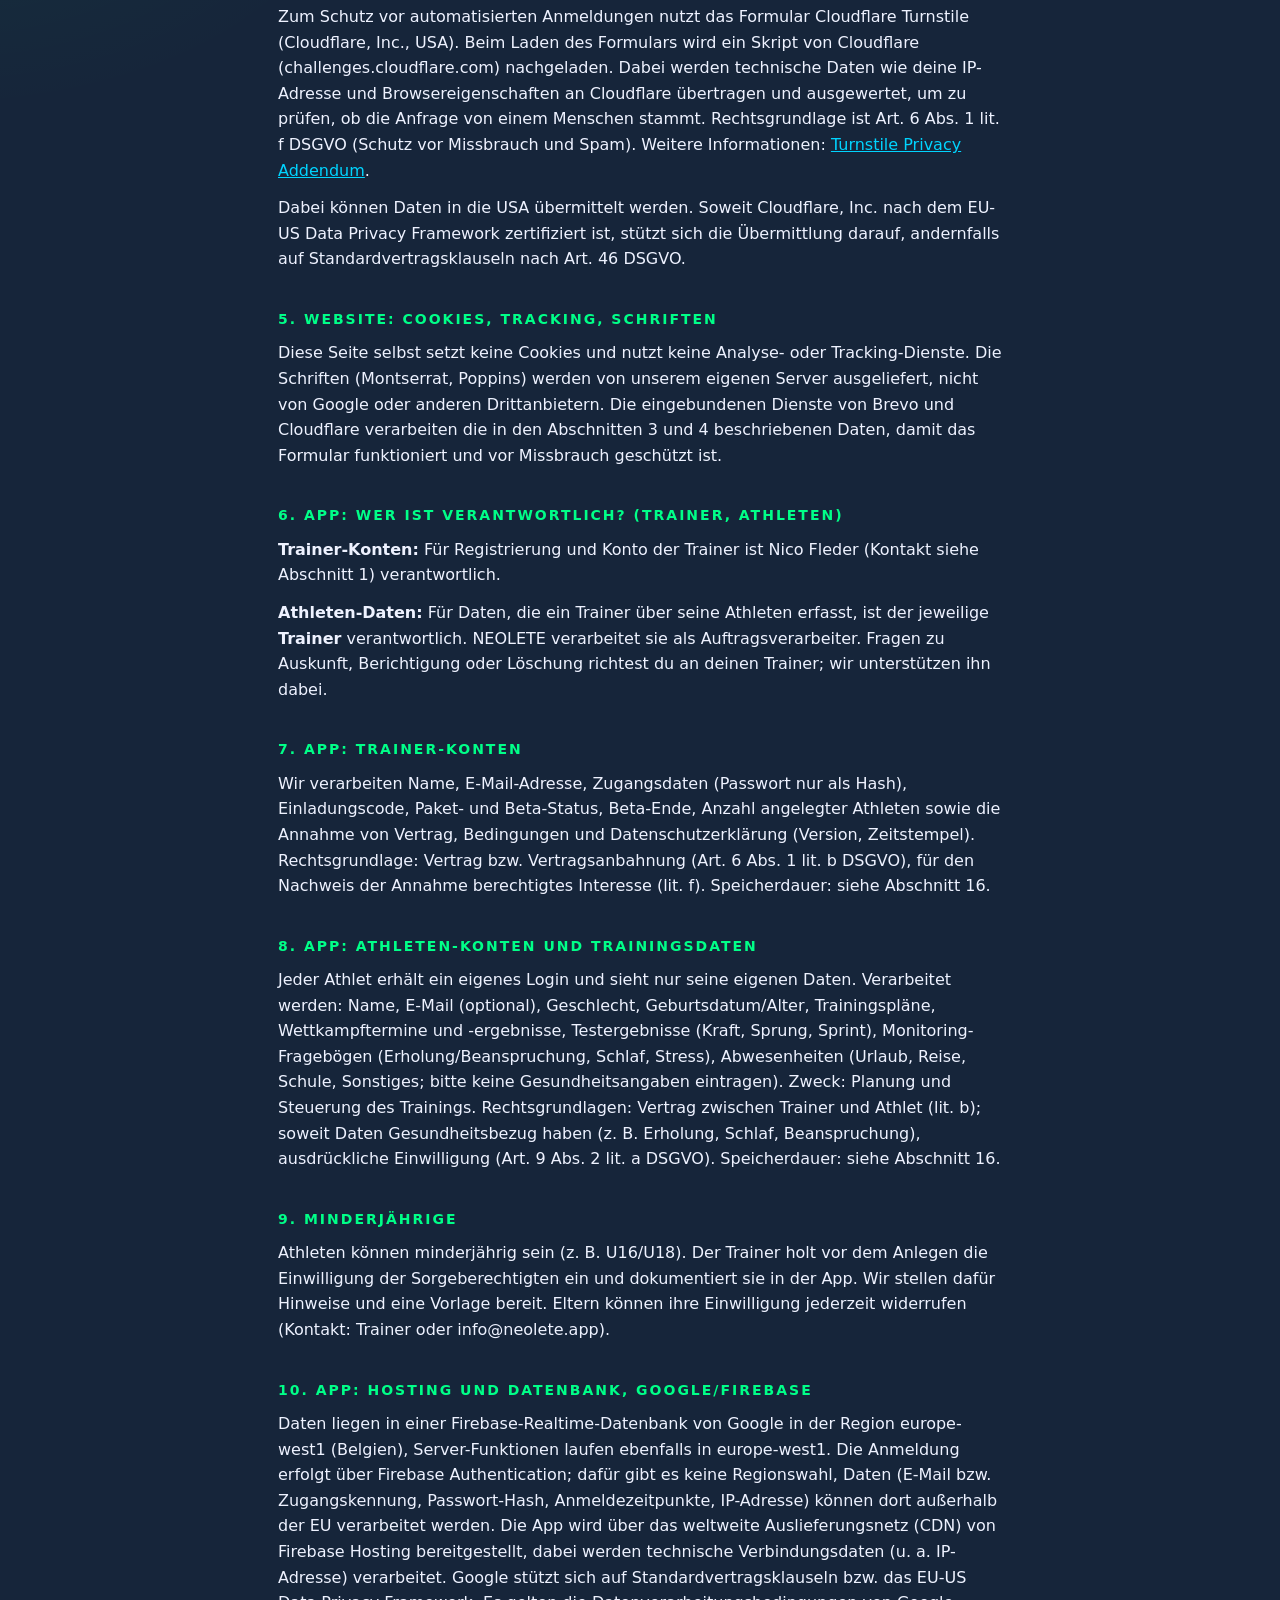
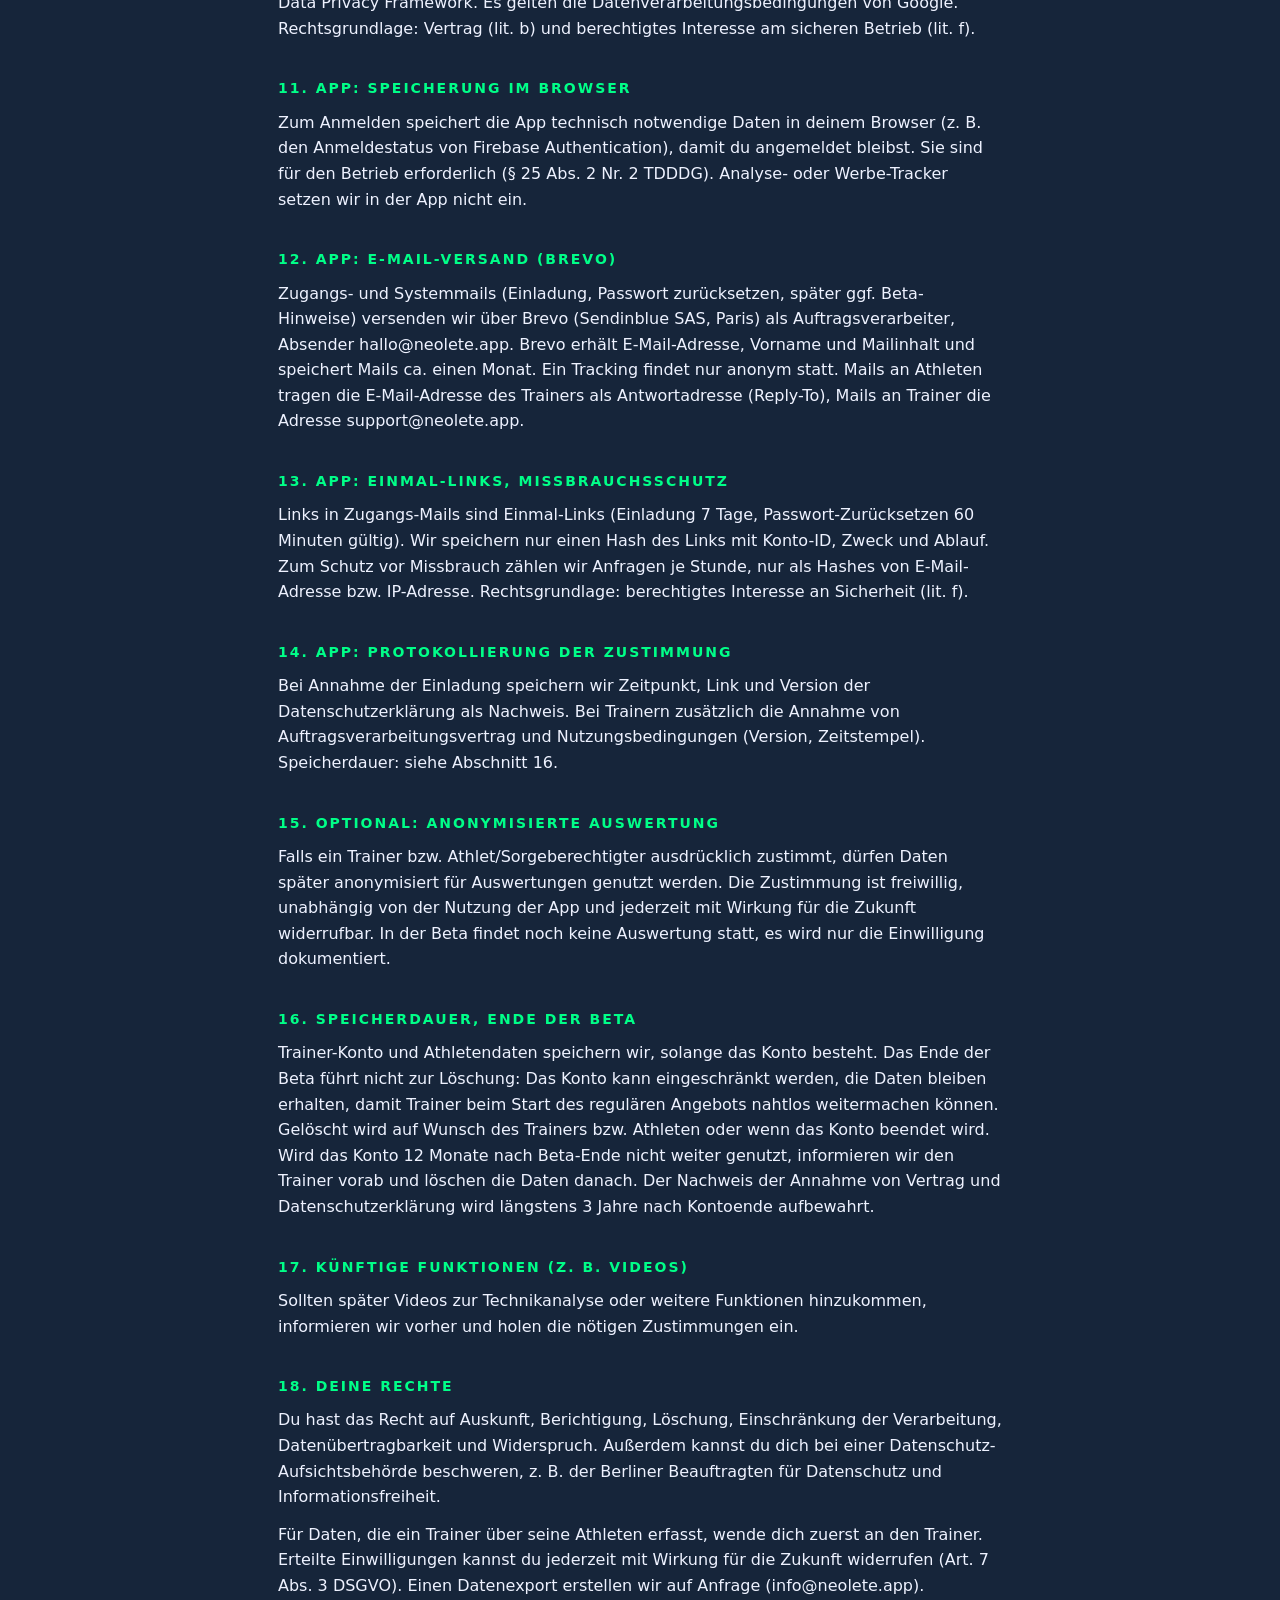
==== commit de945339: "Add files via upload" ====
--- a/datenschutz.html
+++ b/datenschutz.html
@@ -4,34 +4,77 @@
 <title>Datenschutz – NEOLETE</title><meta name="robots" content="noindex">
 <link rel="icon" type="image/png" href="favicon.png">
 <link rel="apple-touch-icon" href="apple-touch-icon.png">
-<link rel="stylesheet" href="style.css"></head>
+<link rel="stylesheet" href="style.css"><style>.sum{border:1px solid #888;padding:.8em 1em;margin:1em 0;border-radius:8px}table{border-collapse:collapse;width:100%}td,th{border:1px solid #888;padding:.4em .6em;text-align:left;vertical-align:top}</style></head>
 <body>
 <nav>
   <a class="logo" href="index.html" aria-label="NEOLETE Startseite"><img src="logo-neolete.png" alt="NEOLETE" width="259" height="54"></a>
   <a class="nav-cta" href="index.html">Zurück</a>
 </nav>
-<main><section class="legal">
-<h1>Datenschutzerklärung</h1>
+<main><section class="legal"><h1>Datenschutzerklärung</h1>
+<p>Version 2026-11-01 · gilt für die Website neolete.app und die NEOLETE-App (my.neolete.app)</p>
+<div class="sum"><h2>Das Wichtigste in 5 Sätzen</h2>
+<p>1. Auf der Website und in der NEOLETE-App verarbeiten wir nur Daten, die für Betrieb, Anmeldung und Training nötig sind. 2. Für die Daten von Athleten ist der jeweilige Trainer verantwortlich, NEOLETE verarbeitet sie in dessen Auftrag; für Trainer-Konten und die Website sind wir selbst verantwortlich. 3. Trainings-, Test- und Monitoringdaten können Gesundheitsbezug haben; für Minderjährige braucht es die Einwilligung der Eltern. 4. Die Daten liegen in der EU (Belgien); für Anmeldung und Auslieferung wird Google/Firebase eingesetzt, E-Mails laufen über Brevo. 5. Du kannst Auskunft, Löschung und Export verlangen und Einwilligungen jederzeit widerrufen.</p></div>
+
 <h2>1. Verantwortlicher</h2>
 <p>Nico Fleder, Jules-Verne-Str. 6, 14089 Berlin, E-Mail: info@neolete.app</p>
+<p>Dies gilt für die Website neolete.app und die NEOLETE-App. Für die Daten, die Trainer in der App über ihre Athleten erfassen, ist der jeweilige Trainer verantwortlich (Abschnitt 6).</p>
 
-<h2>2. Hosting (GitHub Pages)</h2>
-<p>Diese Seite wird über GitHub Pages ausgeliefert (GitHub, Inc., USA). Beim Aufruf verarbeitet GitHub technisch notwendige Verbindungsdaten in Server-Logdateien, insbesondere deine IP-Adresse, Datum und Uhrzeit, die aufgerufene Datei sowie Angaben zu Browser und Betriebssystem. Rechtsgrundlage ist Art. 6 Abs. 1 lit. f DSGVO (sicherer und effizienter Betrieb der Seite).</p>
+<h2>2. Website: Hosting (GitHub Pages)</h2>
+<p>Die Website wird über GitHub Pages ausgeliefert (GitHub, Inc., USA). Beim Aufruf verarbeitet GitHub technisch notwendige Verbindungsdaten in Server-Logdateien, insbesondere deine IP-Adresse, Datum und Uhrzeit, die aufgerufene Datei sowie Angaben zu Browser und Betriebssystem. Rechtsgrundlage ist Art. 6 Abs. 1 lit. f DSGVO (sicherer und effizienter Betrieb der Seite).</p>
 <p>Dabei können Daten in die USA übermittelt werden. GitHub stützt internationale Datenübermittlungen nach eigenen Angaben auf Standardvertragsklauseln (GitHub Data Protection Addendum). Soweit GitHub, Inc. nach dem EU-US Data Privacy Framework zertifiziert ist, stützt sich die Übermittlung darauf, andernfalls auf die genannten Standardvertragsklauseln. Weitere Informationen: <a href="https://docs.github.com/en/site-policy/privacy-policies/github-privacy-statement" target="_blank" rel="noopener">GitHub Privacy Statement</a>.</p>
 
-<h2>3. Newsletter (Brevo)</h2>
+<h2>3. Website: Newsletter (Brevo)</h2>
 <p>Wenn du dich für den Newsletter einträgst, verarbeiten wir deine E-Mail-Adresse sowie Zeitpunkt und IP-Adresse deiner Anmeldung und Bestätigung (Nachweis der Einwilligung). Die Anmeldung erfolgt im Double-Opt-In-Verfahren: Erst nach Klick auf den Link in der Bestätigungsmail wirst du in die Liste eingetragen. Rechtsgrundlage ist deine Einwilligung (Art. 6 Abs. 1 lit. a DSGVO). Du kannst sie jederzeit mit Wirkung für die Zukunft widerrufen, z. B. über den Abmeldelink in jeder E-Mail.</p>
 <p>Versand und Verwaltung erfolgen über Brevo (Sendinblue SAS, Paris, Frankreich) als Auftragsverarbeiter. Brevo speichert Daten nach eigenen Angaben auf Servern in der EU. Mit Brevo besteht ein Vertrag zur Auftragsverarbeitung. Wir speichern deine Daten, bis du den Newsletter abbestellst.</p>
 <p>Das Anmeldeformular ist ein von Brevo bereitgestelltes Formular. Beim Aufruf dieser Seite lädt dein Browser dafür Stylesheet und Skripte von Servern von Brevo (sibforms.com) nach. Dabei wird deine IP-Adresse an Brevo übermittelt. Rechtsgrundlage ist Art. 6 Abs. 1 lit. f DSGVO (Bereitstellung des Anmeldeformulars).</p>
 
-<h2>4. Spamschutz (Cloudflare Turnstile)</h2>
+<h2>4. Website: Spamschutz (Cloudflare Turnstile)</h2>
 <p>Zum Schutz vor automatisierten Anmeldungen nutzt das Formular Cloudflare Turnstile (Cloudflare, Inc., USA). Beim Laden des Formulars wird ein Skript von Cloudflare (challenges.cloudflare.com) nachgeladen. Dabei werden technische Daten wie deine IP-Adresse und Browsereigenschaften an Cloudflare übertragen und ausgewertet, um zu prüfen, ob die Anfrage von einem Menschen stammt. Rechtsgrundlage ist Art. 6 Abs. 1 lit. f DSGVO (Schutz vor Missbrauch und Spam). Weitere Informationen: <a href="https://www.cloudflare.com/turnstile-privacy-policy/" target="_blank" rel="noopener">Turnstile Privacy Addendum</a>.</p>
 <p>Dabei können Daten in die USA übermittelt werden. Soweit Cloudflare, Inc. nach dem EU-US Data Privacy Framework zertifiziert ist, stützt sich die Übermittlung darauf, andernfalls auf Standardvertragsklauseln nach Art. 46 DSGVO.</p>
 
-<h2>5. Cookies, Tracking, Schriften</h2>
+<h2>5. Website: Cookies, Tracking, Schriften</h2>
 <p>Diese Seite selbst setzt keine Cookies und nutzt keine Analyse- oder Tracking-Dienste. Die Schriften (Montserrat, Poppins) werden von unserem eigenen Server ausgeliefert, nicht von Google oder anderen Drittanbietern. Die eingebundenen Dienste von Brevo und Cloudflare verarbeiten die in den Abschnitten 3 und 4 beschriebenen Daten, damit das Formular funktioniert und vor Missbrauch geschützt ist.</p>
 
-<h2>6. Deine Rechte</h2>
+<h2>6. App: Wer ist verantwortlich? (Trainer, Athleten)</h2>
+<p><strong>Trainer-Konten:</strong> Für Registrierung und Konto der Trainer ist Nico Fleder (Kontakt siehe Abschnitt 1) verantwortlich.</p>
+<p><strong>Athleten-Daten:</strong> Für Daten, die ein Trainer über seine Athleten erfasst, ist der jeweilige <strong>Trainer</strong> verantwortlich. NEOLETE verarbeitet sie als Auftragsverarbeiter. Fragen zu Auskunft, Berichtigung oder Löschung richtest du an deinen Trainer; wir unterstützen ihn dabei.</p>
+
+<h2>7. App: Trainer-Konten</h2>
+<p>Wir verarbeiten Name, E-Mail-Adresse, Zugangsdaten (Passwort nur als Hash), Einladungscode, Paket- und Beta-Status, Beta-Ende, Anzahl angelegter Athleten sowie die Annahme von Vertrag, Bedingungen und Datenschutzerklärung (Version, Zeitstempel). Rechtsgrundlage: Vertrag bzw. Vertragsanbahnung (Art. 6 Abs. 1 lit. b DSGVO), für den Nachweis der Annahme berechtigtes Interesse (lit. f). Speicherdauer: siehe Abschnitt 16.</p>
+
+<h2>8. App: Athleten-Konten und Trainingsdaten</h2>
+<p>Jeder Athlet erhält ein eigenes Login und sieht nur seine eigenen Daten. Verarbeitet werden: Name, E-Mail (optional), Geschlecht, Geburtsdatum/Alter, Trainingspläne, Wettkampftermine und -ergebnisse, Testergebnisse (Kraft, Sprung, Sprint), Monitoring-Fragebögen (Erholung/Beanspruchung, Schlaf, Stress), Abwesenheiten (Urlaub, Reise, Schule, Sonstiges; bitte keine Gesundheitsangaben eintragen). Zweck: Planung und Steuerung des Trainings. Rechtsgrundlagen: Vertrag zwischen Trainer und Athlet (lit. b); soweit Daten Gesundheitsbezug haben (z. B. Erholung, Schlaf, Beanspruchung), ausdrückliche Einwilligung (Art. 9 Abs. 2 lit. a DSGVO). Speicherdauer: siehe Abschnitt 16.</p>
+
+<h2>9. Minderjährige</h2>
+<p>Athleten können minderjährig sein (z. B. U16/U18). Der Trainer holt vor dem Anlegen die Einwilligung der Sorgeberechtigten ein und dokumentiert sie in der App. Wir stellen dafür Hinweise und eine Vorlage bereit. Eltern können ihre Einwilligung jederzeit widerrufen (Kontakt: Trainer oder info@neolete.app).</p>
+
+<h2>10. App: Hosting und Datenbank, Google/Firebase</h2>
+<p>Daten liegen in einer Firebase-Realtime-Datenbank von Google in der Region europe-west1 (Belgien), Server-Funktionen laufen ebenfalls in europe-west1. Die Anmeldung erfolgt über Firebase Authentication; dafür gibt es keine Regionswahl, Daten (E-Mail bzw. Zugangskennung, Passwort-Hash, Anmeldezeitpunkte, IP-Adresse) können dort außerhalb der EU verarbeitet werden. Die App wird über das weltweite Auslieferungsnetz (CDN) von Firebase Hosting bereitgestellt, dabei werden technische Verbindungsdaten (u. a. IP-Adresse) verarbeitet. Google stützt sich auf Standardvertragsklauseln bzw. das EU-US Data Privacy Framework. Es gelten die Datenverarbeitungsbedingungen von Google. Rechtsgrundlage: Vertrag (lit. b) und berechtigtes Interesse am sicheren Betrieb (lit. f).</p>
+
+<h2>11. App: Speicherung im Browser</h2>
+<p>Zum Anmelden speichert die App technisch notwendige Daten in deinem Browser (z. B. den Anmeldestatus von Firebase Authentication), damit du angemeldet bleibst. Sie sind für den Betrieb erforderlich (§ 25 Abs. 2 Nr. 2 TDDDG). Analyse- oder Werbe-Tracker setzen wir in der App nicht ein.</p>
+
+<h2>12. App: E-Mail-Versand (Brevo)</h2>
+<p>Zugangs- und Systemmails (Einladung, Passwort zurücksetzen, später ggf. Beta-Hinweise) versenden wir über Brevo (Sendinblue SAS, Paris) als Auftragsverarbeiter, Absender hallo@neolete.app. Brevo erhält E-Mail-Adresse, Vorname und Mailinhalt und speichert Mails ca. einen Monat. Ein Tracking findet nur anonym statt. Mails an Athleten tragen die E-Mail-Adresse des Trainers als Antwortadresse (Reply-To), Mails an Trainer die Adresse support@neolete.app.</p>
+
+<h2>13. App: Einmal-Links, Missbrauchsschutz</h2>
+<p>Links in Zugangs-Mails sind Einmal-Links (Einladung 7 Tage, Passwort-Zurücksetzen 60 Minuten gültig). Wir speichern nur einen Hash des Links mit Konto-ID, Zweck und Ablauf. Zum Schutz vor Missbrauch zählen wir Anfragen je Stunde, nur als Hashes von E-Mail-Adresse bzw. IP-Adresse. Rechtsgrundlage: berechtigtes Interesse an Sicherheit (lit. f).</p>
+
+<h2>14. App: Protokollierung der Zustimmung</h2>
+<p>Bei Annahme der Einladung speichern wir Zeitpunkt, Link und Version der Datenschutzerklärung als Nachweis. Bei Trainern zusätzlich die Annahme von Auftragsverarbeitungsvertrag und Nutzungsbedingungen (Version, Zeitstempel). Speicherdauer: siehe Abschnitt 16.</p>
+
+<h2>15. Optional: anonymisierte Auswertung</h2>
+<p>Falls ein Trainer bzw. Athlet/Sorgeberechtigter ausdrücklich zustimmt, dürfen Daten später anonymisiert für Auswertungen genutzt werden. Die Zustimmung ist freiwillig, unabhängig von der Nutzung der App und jederzeit mit Wirkung für die Zukunft widerrufbar. In der Beta findet noch keine Auswertung statt, es wird nur die Einwilligung dokumentiert.</p>
+
+<h2>16. Speicherdauer, Ende der Beta</h2>
+<p>Trainer-Konto und Athletendaten speichern wir, solange das Konto besteht. Das Ende der Beta führt nicht zur Löschung: Das Konto kann eingeschränkt werden, die Daten bleiben erhalten, damit Trainer beim Start des regulären Angebots nahtlos weitermachen können. Gelöscht wird auf Wunsch des Trainers bzw. Athleten oder wenn das Konto beendet wird. Wird das Konto 12 Monate nach Beta-Ende nicht weiter genutzt, informieren wir den Trainer vorab und löschen die Daten danach. Der Nachweis der Annahme von Vertrag und Datenschutzerklärung wird längstens 3 Jahre nach Kontoende aufbewahrt.</p>
+
+<h2>17. Künftige Funktionen (z. B. Videos)</h2>
+<p>Sollten später Videos zur Technikanalyse oder weitere Funktionen hinzukommen, informieren wir vorher und holen die nötigen Zustimmungen ein.</p>
+
+<h2>18. Deine Rechte</h2>
 <p>Du hast das Recht auf Auskunft, Berichtigung, Löschung, Einschränkung der Verarbeitung, Datenübertragbarkeit und Widerspruch. Außerdem kannst du dich bei einer Datenschutz-Aufsichtsbehörde beschweren, z. B. der Berliner Beauftragten für Datenschutz und Informationsfreiheit.</p>
+<p>Für Daten, die ein Trainer über seine Athleten erfasst, wende dich zuerst an den Trainer. Erteilte Einwilligungen kannst du jederzeit mit Wirkung für die Zukunft widerrufen (Art. 7 Abs. 3 DSGVO). Einen Datenexport erstellen wir auf Anfrage (info@neolete.app).</p>
+
 </section></main>
 </body></html>
